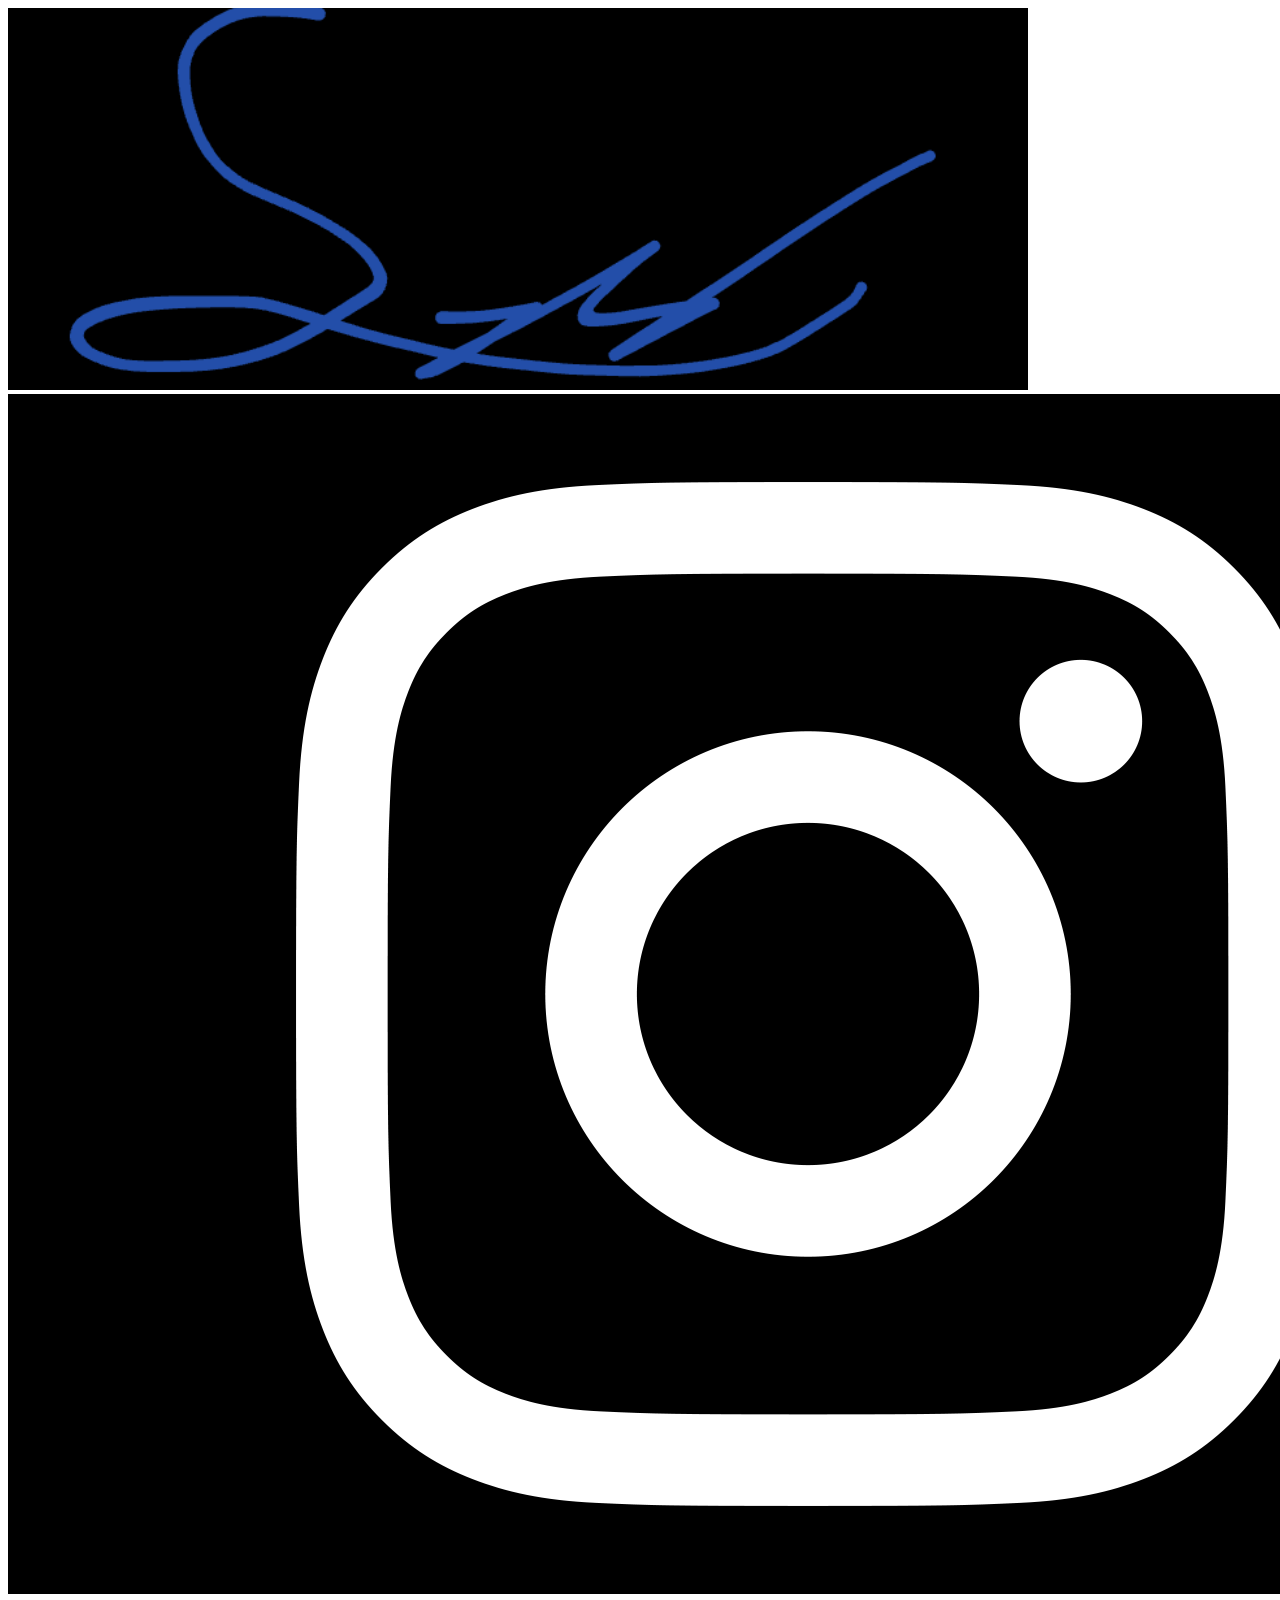
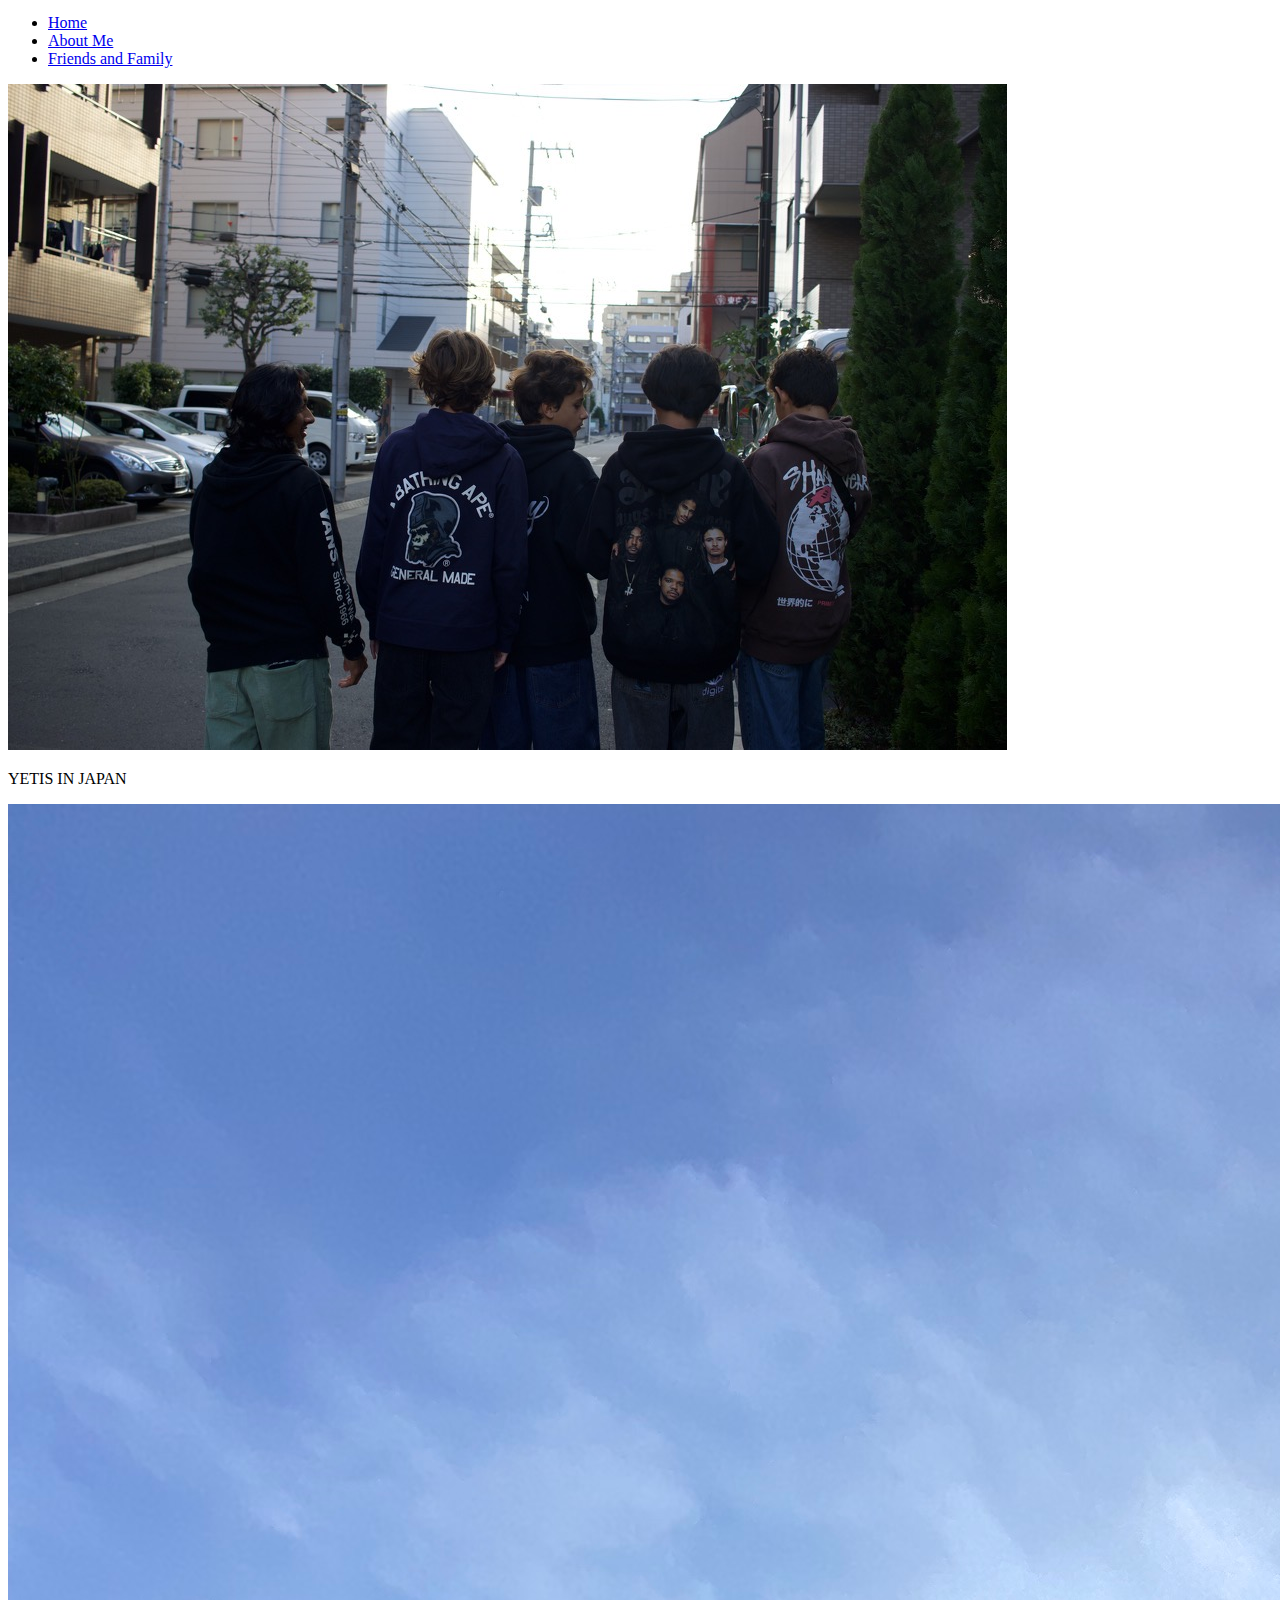
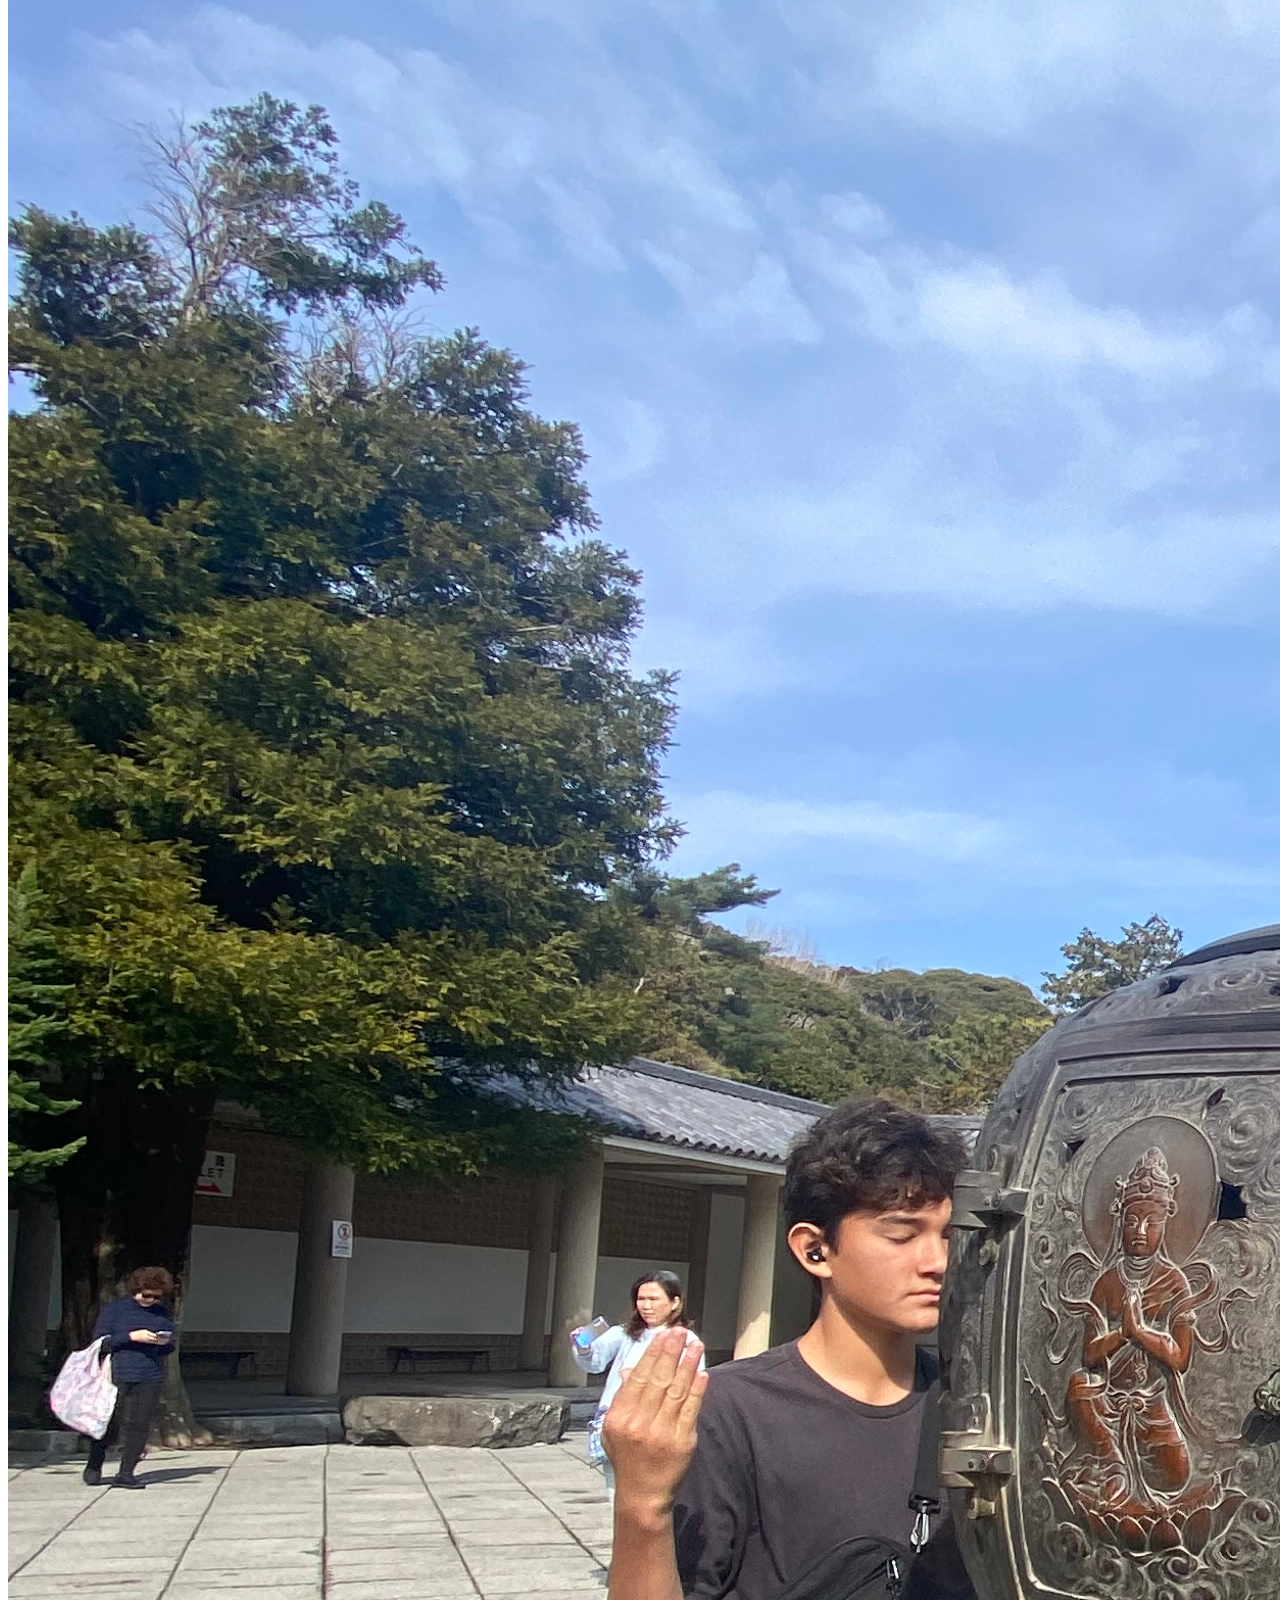
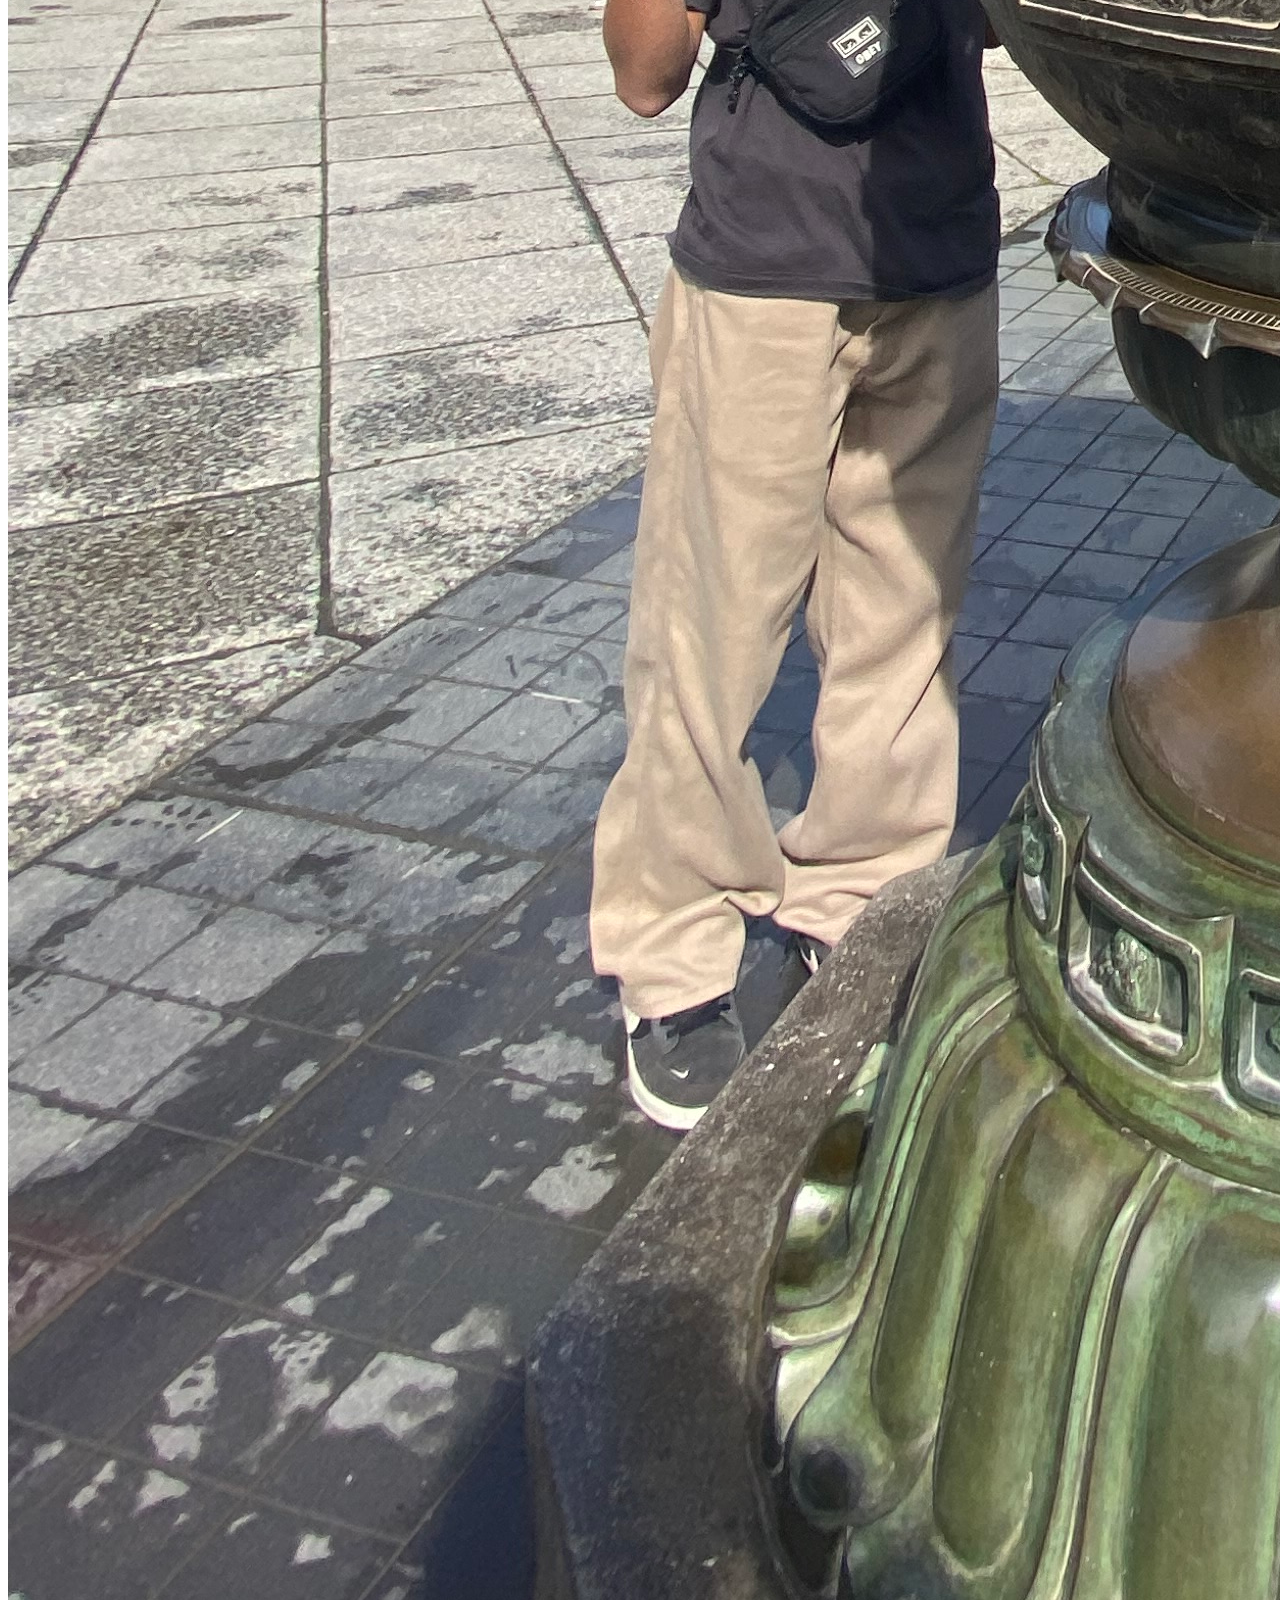
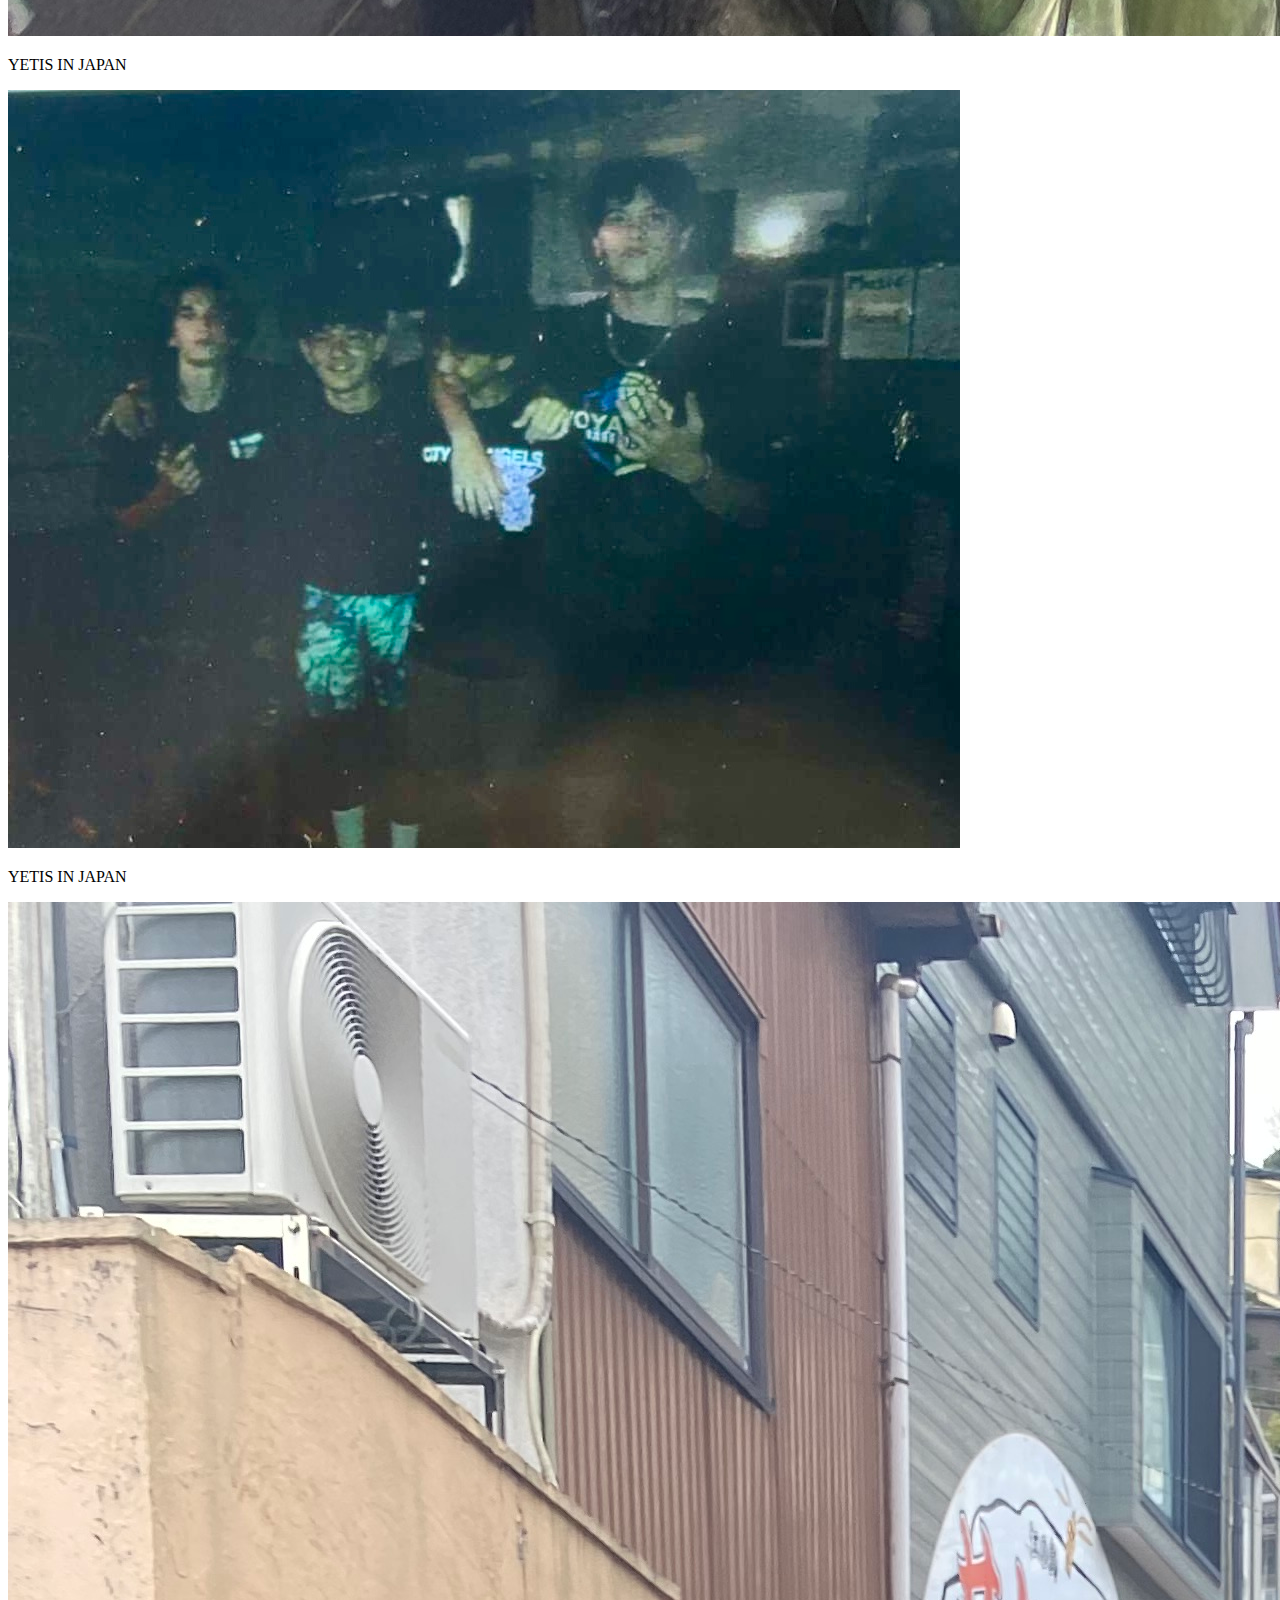
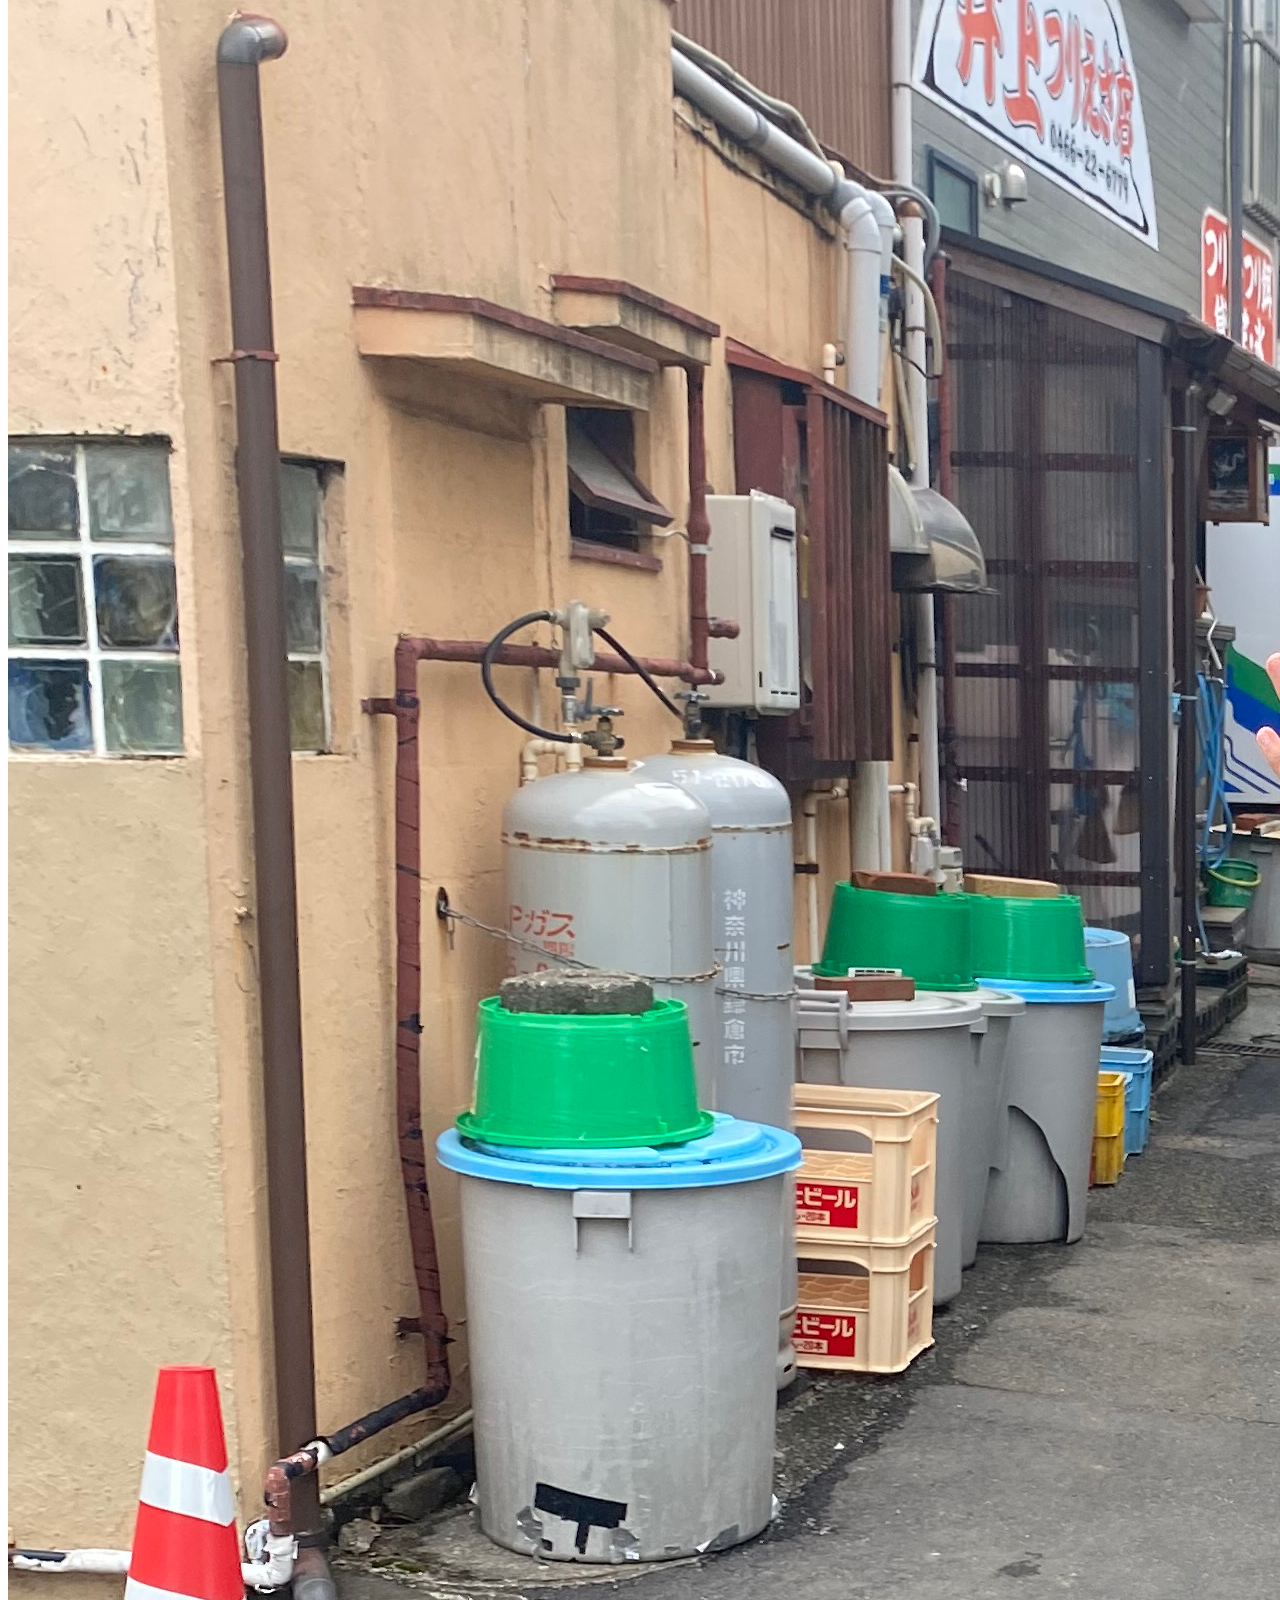
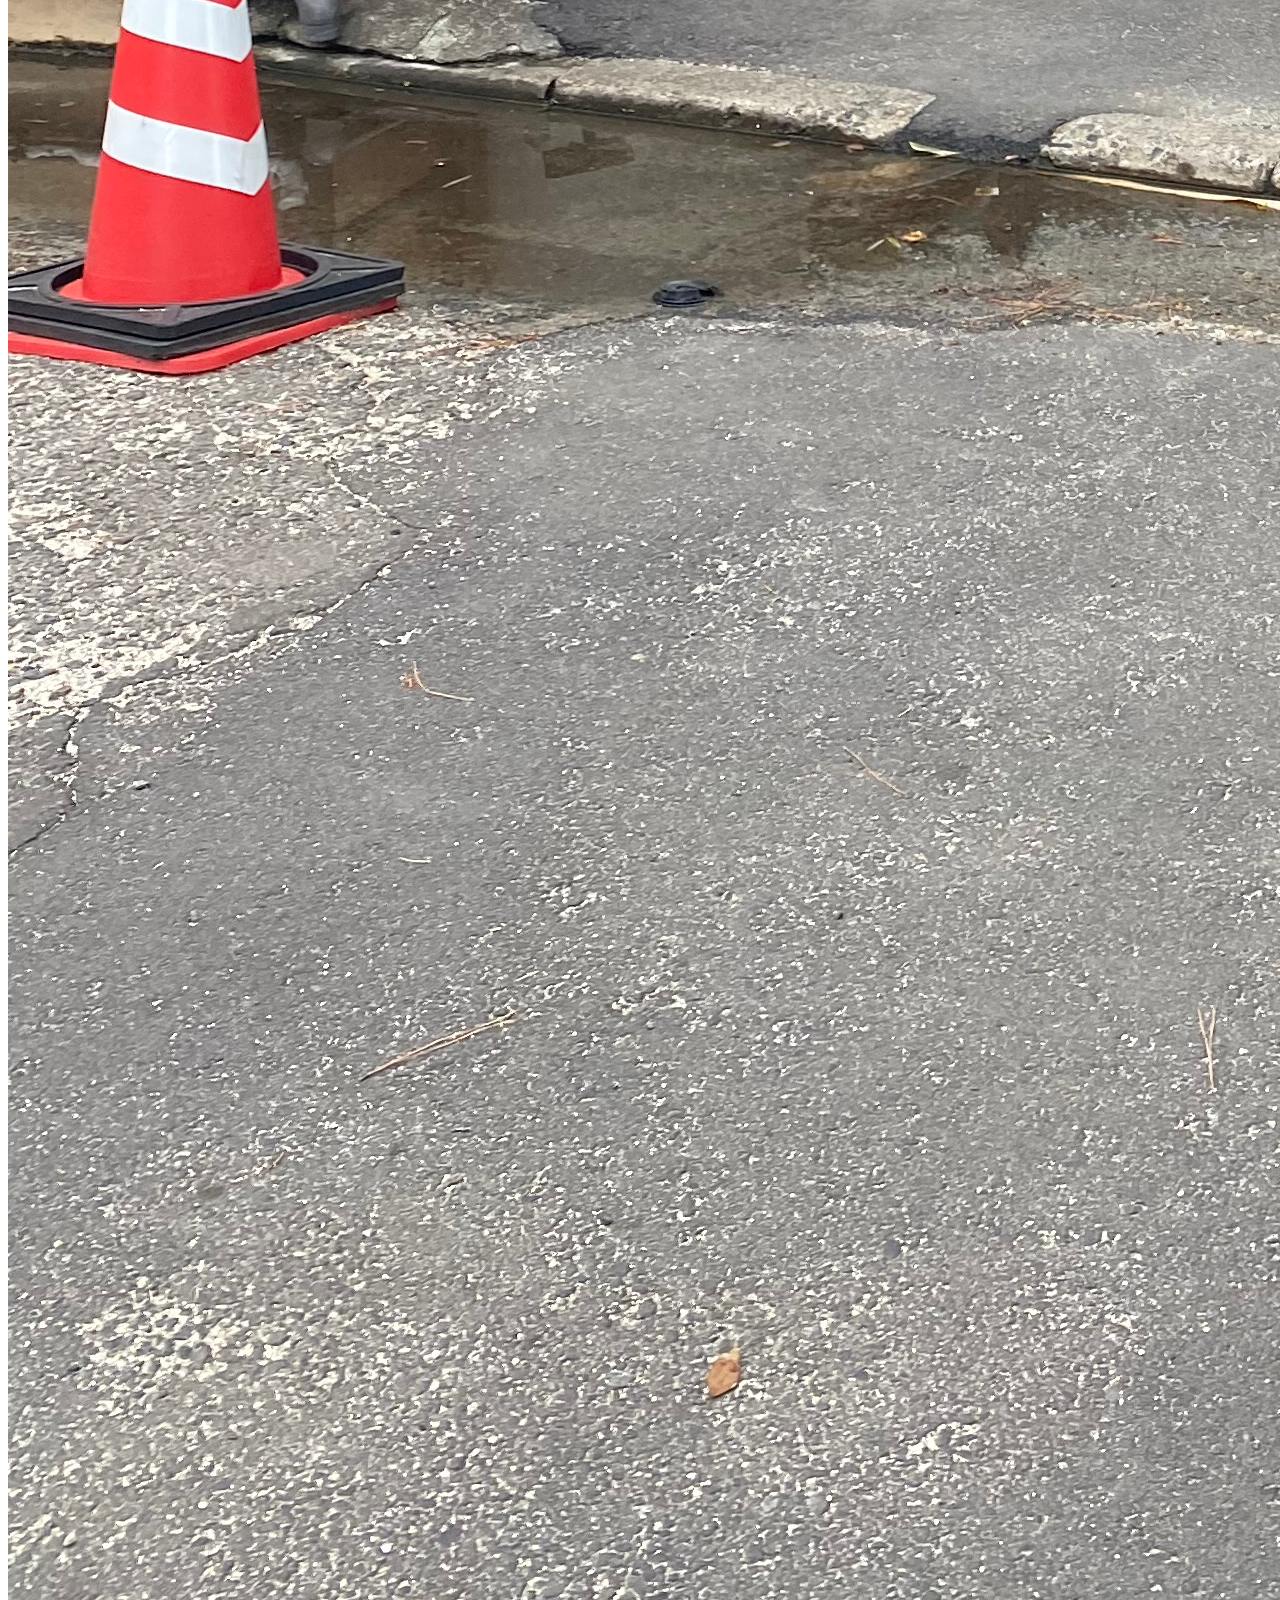
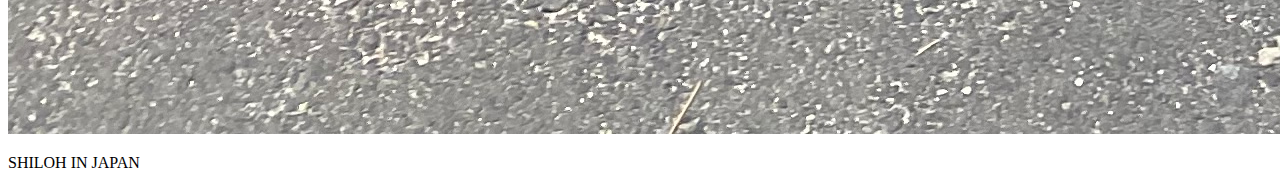
==== projects.html @ cf3354ab "Add files via upload" ====
<!DOCTYPE html>
<html lang="en">
  <head>
    <!DOCTYPE html>
    <html lang="en">
      <head>
        <meta name="viewport" />
        <meta charset="UTF-8" />
        <meta name="viewport" content="width=device-width, initial-scale=1.0" />
        <title>Portfolio</title>
        <link rel="stylesheet" href="style.css" />
        <link rel="preconnect" href="https://fonts.googleapis.com" />
        <link rel="preconnect" href="https://fonts.gstatic.com" crossorigin />
        <link
          href="https://fonts.googleapis.com/css2?family=Open+Sans:ital,wght@0,300..800;1,300..800&display=swap"
          rel="stylesheet"
        />
      </head>
      <script>
        function toggleDropdown() {
          const dropdown = document.getElementById("dropdownMenu");
          dropdown.classList.toggle("show");
        }
      </script>

      <body>
        <div class="navbar">
          <div
            class="hamburger"
            onclick="toggleDropdown(); this.classList.toggle('active');"
          >
            <div class="line top"></div>
            <div class="line middle"></div>
            <div class="line bottom"></div>
          </div>

          <div id="sig">
            <img
              id="sign"
              src="Screenshot 2024-09-21 at 4.11.43 PM.png"
              alt="sig"
            />
          </div>
          <a
            href="https://www.instagram.com/spencer_cook8/"
            target="_blank"
            class="instagram-link"
          >
            <img src="instalogo.png" alt="Instagram Profile" />
          </a>
        </div>
        <div class="dropdown" id="dropdownMenu">
          <ul>
            <li><a href="port.html">Home</a></li>
            <li><a href="about.html">About Me</a></li>
            <li><a href="projects.html">Friends and Family</a></li>
          </ul>
        </div>
      

        <div id="grid">
          <div class="image-container">
              <img src="IMG_6022.JPG" alt="Image 1">
              <p>YETIS IN JAPAN</p>
          </div>
          <div class="image-container">
              <img src="IMG_6054.jpeg" alt="Image 2">
              <p>YETIS IN JAPAN</p>
          </div>
      </div>
      
      <div id="grid2">
          <div class="image-container">
              <img src="IMG_6562.JPG" alt="Image 3">
              <p>YETIS IN JAPAN</p>
          </div>
          <div class="image-container">
              <img src="IMG_6076.jpeg" alt="Image 4">
              <p>SHILOH IN JAPAN</p>
          </div>
    
         
     
        
      </body>
    </html>
  </head>
</html>
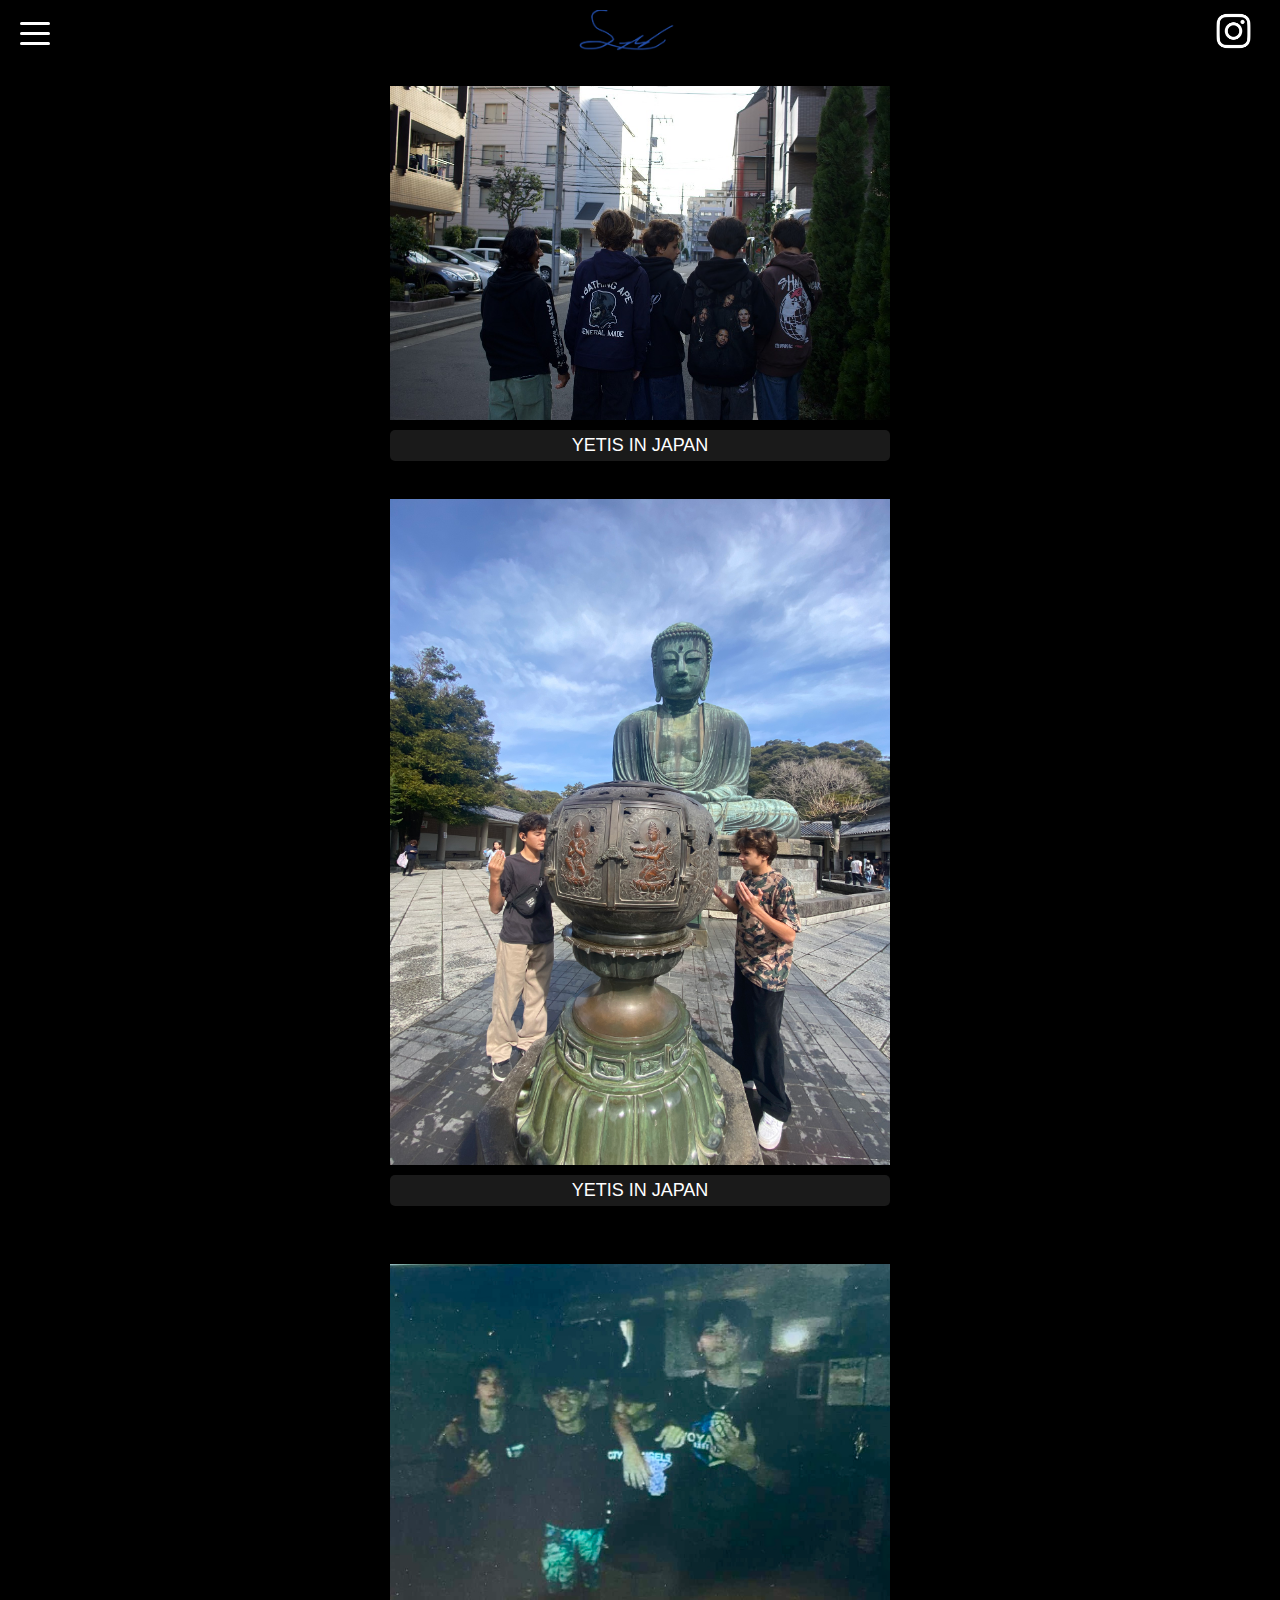
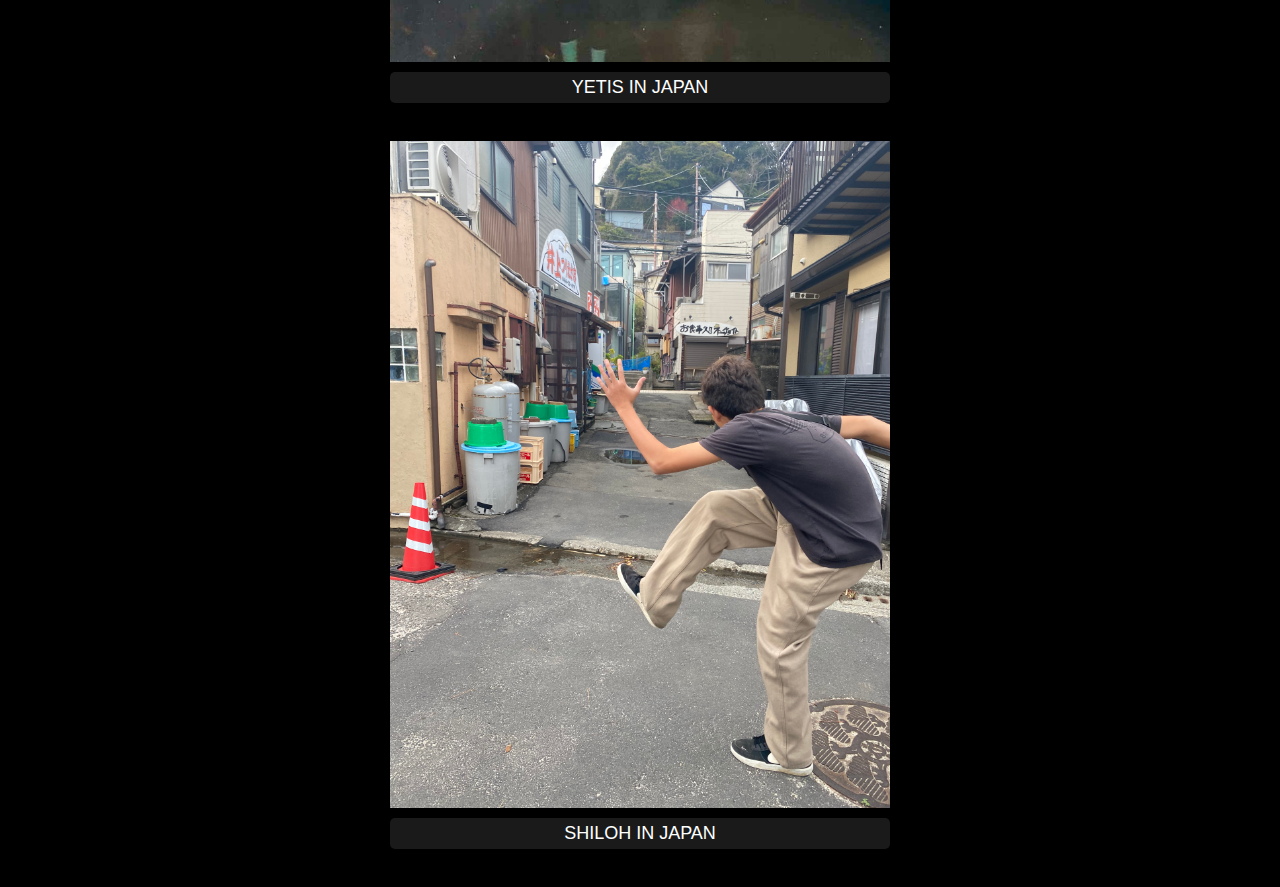
==== commit ab05e695: "Update projects.html" ====
--- a/projects.html
+++ b/projects.html
@@ -51,7 +51,7 @@
         </div>
         <div class="dropdown" id="dropdownMenu">
           <ul>
-            <li><a href="port.html">Home</a></li>
+            <li><a href="index.html">Home</a></li>
             <li><a href="about.html">About Me</a></li>
             <li><a href="projects.html">Friends and Family</a></li>
           </ul>
--- a/style.css
+++ b/style.css
@@ -0,0 +1,206 @@
+body {
+  margin: 0;
+  font-family: Arial, sans-serif;
+  background-color: black;
+  color: white;
+  font-size: 16px;
+  display: flex;
+  flex-direction: column;
+  align-items: center;
+}
+
+.navbar {
+  background-color: black;
+  padding: 10px;
+  width: 100%;
+  display: flex;
+  justify-content: space-between;
+  align-items: center;
+  box-shadow: 0 2px 5px rgba(0, 0, 0, 0.2);
+}
+
+.hamburger {
+  cursor: pointer;
+  display: flex;
+  flex-direction: column;
+  justify-content: space-around;
+  height: 30px;
+  width: 30px;
+  padding-left: 20px;
+}
+
+.line {
+  width: 30px;
+  height: 3px;
+  background-color: white;
+  transition: all 0.3s ease;
+  border-radius: 4px;
+}
+
+.hamburger.active .top {
+  transform: rotate(45deg) translate(5px, 10px);
+}
+
+.hamburger.active .middle {
+  opacity: 0;
+}
+
+.hamburger.active .bottom {
+  transform: rotate(-45deg) translate(5px, -8px);
+}
+
+.instagram-link img {
+  transition: transform 0.4s ease;
+  height: 40px;
+  padding-right: 20px;
+}
+
+.instagram-link:hover {
+  transform: scale(1.1);
+}
+
+.dropdown {
+  position: absolute;
+  top: 50px;
+  left: 0;
+  background-color: rgba(0, 0, 0, 0.7);
+  display: none;
+  z-index: 1;
+  width: 100%;
+  padding: 10px 0;
+  border-radius: 5px;
+}
+
+.dropdown.show {
+  display: block;
+}
+
+.dropdown ul {
+  list-style-type: none;
+  padding: 0;
+  margin: 0;
+}
+
+.dropdown ul li {
+  padding: 10px;
+}
+
+.dropdown ul li a {
+  color: white;
+  padding-left: 20px;
+  text-decoration: none;
+  transition: 0.4s ease;
+}
+
+#home {
+  height: 100vh;
+  background-color: #5299d3;
+  width: 100vw;
+}
+
+#sig img {
+  width: 110px;
+  height: auto;
+}
+
+#race {
+  position: relative; /* Allow absolute positioning of the image */
+  width: 100vw; /* Full width of the viewport */
+  height: 100vh; /* Full height of the viewport */
+  overflow: hidden; /* Prevent overflow */
+}
+
+#race img {
+  position: absolute; /* Position the image absolutely */
+  top: 50%; /* Center vertically */
+  left: 50%; /* Center horizontally */
+  width: 100vw; /* Full width */
+  height: auto; /* Maintain aspect ratio */
+  min-height: 100%; /* Ensure it covers the entire height */
+  transform: translate(-50%, -50%); /* Center the image */
+  object-fit: cover; /* Cover the area */
+}
+
+.contact-bar {
+  background-color: black;
+  color: white;
+  padding-left: 20px;
+  text-align: center;
+  bottom: 0;
+  left: 0;
+  width: 100%;
+  box-shadow: 0 -2px 5px rgba(0, 0, 0, 0.5);
+}
+
+.contact-form {
+  display: flex;
+  flex-direction: column;
+  align-items: flex-start;
+}
+
+label {
+  display: block;
+  margin: 10px 0;
+}
+
+input,
+textarea {
+  width: 100%;
+  max-width: 300px;
+  margin: 10px 0;
+  padding: 10px;
+  border: none;
+  border-radius: 5px;
+  background-color: #444;
+  color: white;
+}
+
+textarea {
+  height: 100px;
+}
+
+button {
+  background-color: rgb(37, 37, 199);
+  color: white;
+  border: none;
+  padding: 10px 15px;
+  border-radius: 5px;
+  cursor: pointer;
+  transition: background-color 0.3s ease;
+}
+
+button:hover {
+  background-color: rgb(25, 25, 150);
+}
+
+#grid,
+#grid2 {
+  display: flex;
+  flex-direction: column;
+  align-items: center;
+  gap: 20px;
+  margin: 20px 0;
+}
+
+.image-container {
+  text-align: center;
+}
+
+.image-container img {
+  width: 100%; /* Full width of the container */
+  max-width: 500px; /* Optional: Set a max width */
+  height: auto; /* Maintain aspect ratio */
+}
+
+.image-container p {
+  background-color: rgba(255, 255, 255, 0.1);
+  padding: 5px; /* Optional: add some padding */
+  border-radius: 5px; /* Optional: add rounded corners */
+  margin-top: 5px; /* Space between image and text */
+}
+
+@media (min-width: 768px) {
+  body {
+    font-size: 18px;
+  }
+}
